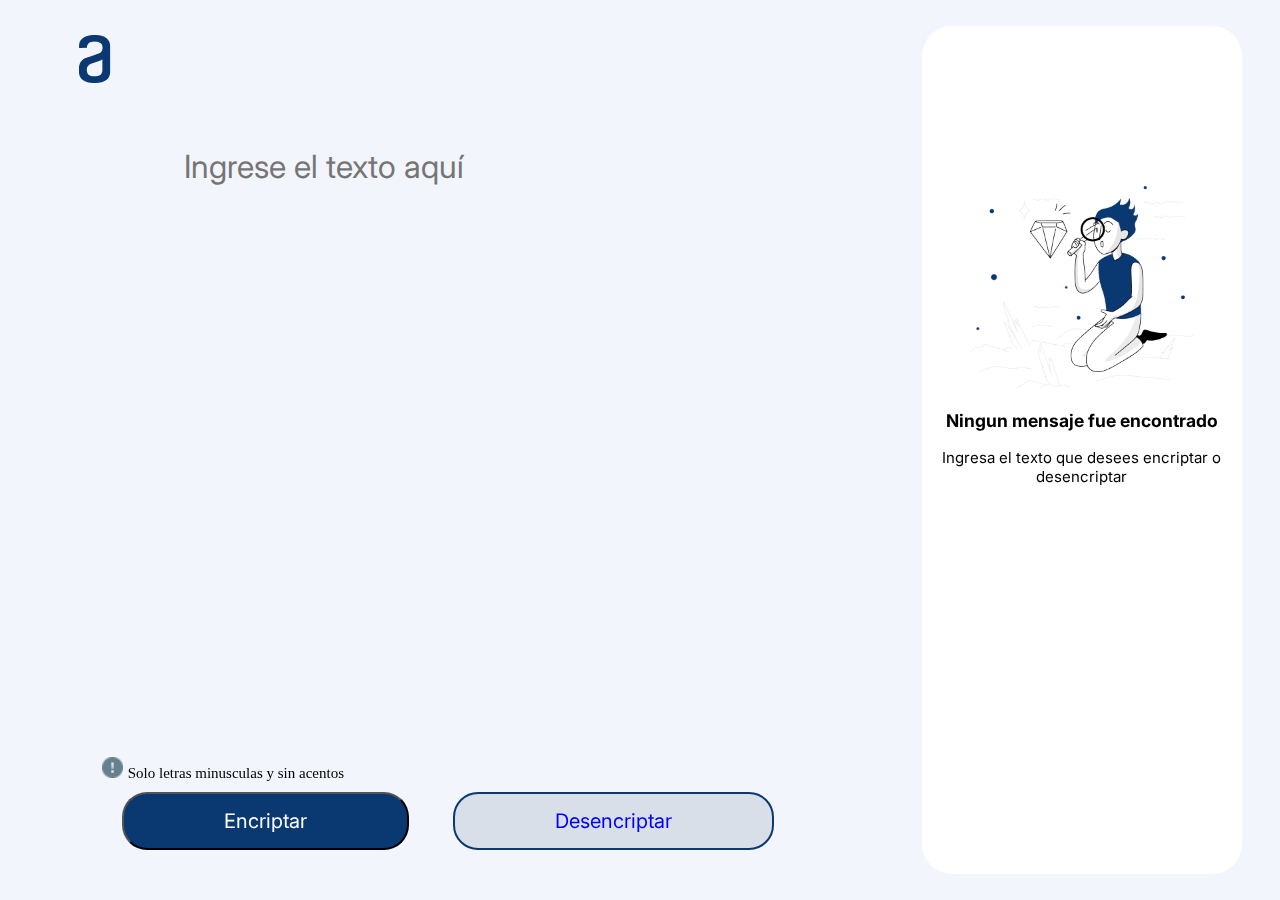
==== index.html @ a9360550 "Final del front end para desktop y funcion de encriptar al 50%" ====
<!DOCTYPE html>
<html lang="es">
<head>
    <meta charset="UTF-8">
    <meta name="viewport" content="width=device-width, initial-scale=1.0">
    <title>Encriptador Alura - RIAS</title>
    <link rel="icon" href="recursos/Logo-1.png" type="image/png">
    <link rel="stylesheet" href="estilos.css">
    <!--Fonts-->
    <link rel="preconnect" href="https://fonts.googleapis.com">
    <link rel="preconnect" href="https://fonts.gstatic.com" crossorigin>
    <link href="https://fonts.googleapis.com/css2?family=Inter:wght@100..900&display=swap" rel="stylesheet">
</head>
<body>

        <section id="main-area">
            <div id="header-logo">
                    <img src="recursos/Logo-1.png" alt="">
            </div>
            
            <div id="texto-usuario">
                <textarea name="" id="texto" cols="90" rows="20" autofocus placeholder="Ingrese el texto aquí" ></textarea>
            </div>
            <div class="zona-botones">
            <div id="botones" >
                <p><img src="recursos/bi_exclamation-circle-fill.png" alt="">Solo letras minusculas y sin acentos</p>
                <button class="formato-boton" id="encriptar" onclick="encriptar()">Encriptar</button>
                <button class="formato-boton" id="desencriptar">Desencriptar</button>
            </div>
        </section>

        </section>
        
        <div id="resultado">
            <div id="area-resultado">
            <img src="recursos/Muñeco.png" alt="">
            <h3>Ningun mensaje fue encontrado</h3>
            <p>Ingresa el texto que desees encriptar o desencriptar</p>
            </div>
        </section>
        


    
    <!--Pie de pagina para mi información-->
    <script src="app.js"></script>
</body>
</html>
---- estilos.css ----
/*! Generales */

div{
    /* border: 2px solid rgb(0, 0, 0); */
}
html{
min-width: 100%;
    width: 100%;
    height: 100%;
    min-height: 100%;
}

body{
    margin: 0 0;
    padding: 0 0;
    display: flex;
    min-height: 100%;
    background-color:  rgb(243, 245, 252);
}



#main-area{
width: 70%;
min-height: 100%;
max-height: 100%;
}

/*! Logo */
#header-logo{
    display: inline-block;
    margin: 35px 10px 40px 35px;
}
#header-logo>img{
    width: 100%;
    height: 100%;
}
/*! Texto a ingresar */
#texto-usuario{    
    /* border: 2px red solid; */
    min-height: 70%;
    display: flex;
    justify-content: center;
}

#texto{
    border: none;
    color: rgba(10, 56, 113,1);
    outline: none;
    font-family: "Inter", sans-serif;
    font-size: 200%;
    min-width: 70%;
    max-width: 70%;
    min-height: 13em;
    max-height: 13em;
    padding: 20px;
    margin-left: 100px;
    background-color:  rgb(243, 245, 252);
    resize: none;
}

/*! Botones */

.zona-botones{
    display: flex;
    justify-content: center;
}

button:active{
    transform: scale(1.1);
}

.formato-boton{
    text-align: center;
    padding: 15px 100px;
    border-radius: 25px;
    margin: 0 20px 0 20px;
    font-size: 20px;
    font-family: "Inter", sans-serif;
}

#botones >p{
    font-size: 15px;
    margin: 0 0 10px 0;

}
#botones >p>img{
    width:3%;
    margin-right: 5px;
    text-align: center;
}

#encriptar{
    background-color: rgba(10, 56, 113, 1);
    color: white;
}
#encriptar:hover{
    background-color: rgba(10, 56, 113, .5);
    transition-duration: 500ms;
}

#desencriptar{
    background-color: rgb(216, 223, 232);
    color: blue;
    border: 2px solid rgb(10, 56, 113);
}

#desencriptar:hover{
    background-color: rgb(177, 195, 219);
    transition-duration: 500ms;
}

/*! Resultado */

#resultado{
    border-radius: 30px;
    background-color: white;
    min-width: 25%;
    max-width: 25%;
    margin: 2% 5% 2% 2%;
}

#area-resultado{
    margin: 50% 0 0 0 ;
    font-size: 15px;
    text-align: center;
    font-family: "Inter", sans-serif;   
}

#area-resultado > img{
    width: 70%;
}
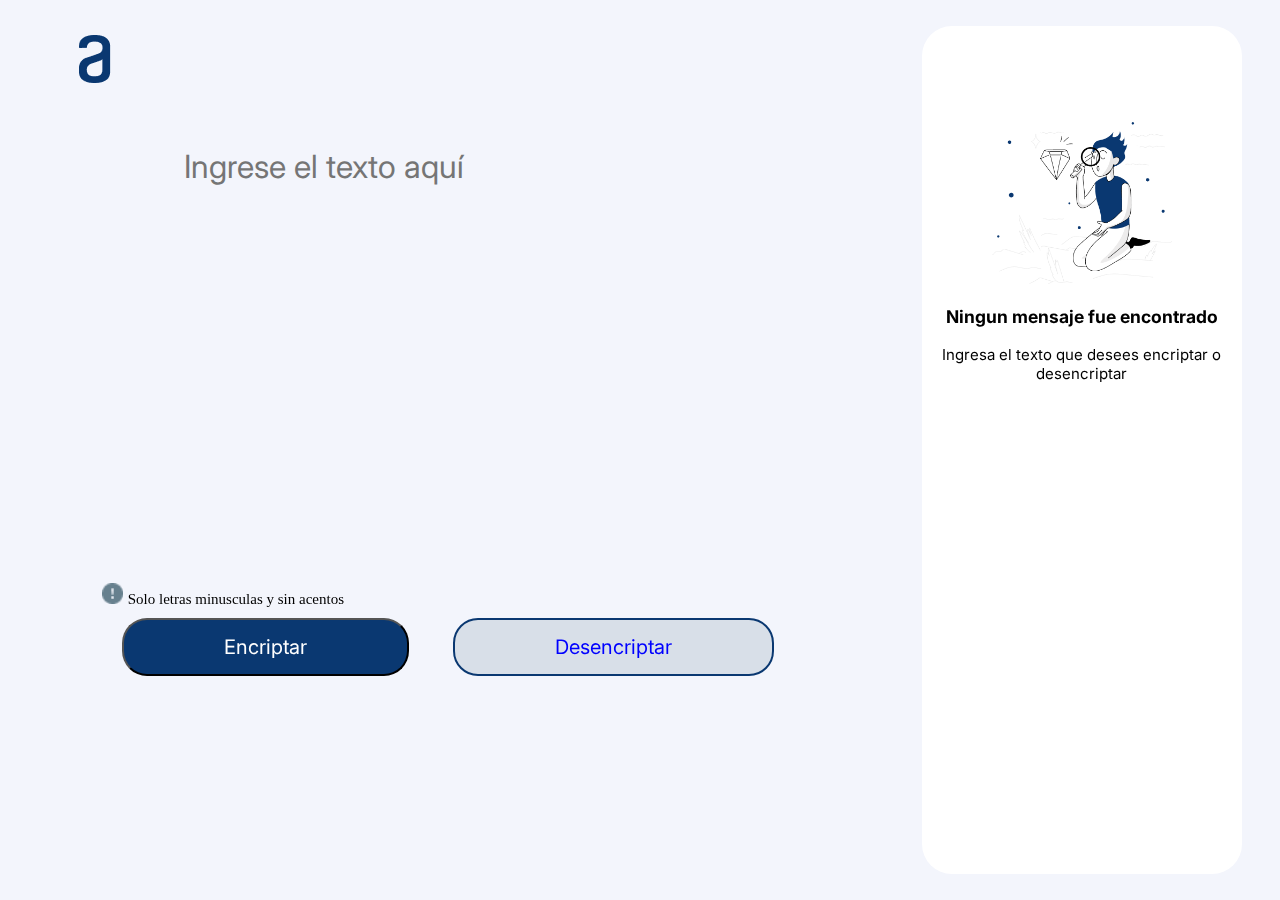
==== commit ed58ae55: "Funcionamiento 100% de encriptar, trabajando en desencriptar." ====
--- a/index.html
+++ b/index.html
@@ -19,12 +19,12 @@
             </div>
             
             <div id="texto-usuario">
-                <textarea name="" id="texto" cols="90" rows="20" autofocus placeholder="Ingrese el texto aquí" ></textarea>
+                <textarea name="texto" id="texto" cols="90" rows="20" autofocus placeholder="Ingrese el texto aquí" ></textarea>
             </div>
             <div class="zona-botones">
             <div id="botones" >
                 <p><img src="recursos/bi_exclamation-circle-fill.png" alt="">Solo letras minusculas y sin acentos</p>
-                <button class="formato-boton" id="encriptar" onclick="encriptar()">Encriptar</button>
+                <button class="formato-boton" id="encriptar" onclick="clickBtnEncriptar()">Encriptar</button>
                 <button class="formato-boton" id="desencriptar">Desencriptar</button>
             </div>
         </section>
@@ -37,6 +37,8 @@
             <h3>Ningun mensaje fue encontrado</h3>
             <p>Ingresa el texto que desees encriptar o desencriptar</p>
             </div>
+            <div id="texto-resultado">
+            </div>
         </section>
         
 
--- a/estilos.css
+++ b/estilos.css
@@ -38,7 +38,7 @@
 /*! Texto a ingresar */
 #texto-usuario{    
     /* border: 2px red solid; */
-    min-height: 70%;
+    min-height: 50%;
     display: flex;
     justify-content: center;
 }
@@ -121,13 +121,34 @@
 }
 
 #area-resultado{
-    margin: 50% 0 0 0 ;
+    margin: 30% 10px 0 10px ;
     font-size: 15px;
     text-align: center;
     font-family: "Inter", sans-serif;   
 }
 
 #area-resultado > img{
-    width: 70%;
+    width: 60%;
 }
 
+#texto-resultado{
+    margin: 50% 0 0 0 ;
+    font-size: 15px;
+    text-align: center;
+    min-height: fit-content;
+    font-family: "Inter", sans-serif;  
+    font-family: "Inter", sans-serif;
+    
+}
+#texto-resultado > textarea {
+    resize: none;
+    border: none;
+    font-size: 200%;
+    color: rgba(10, 56, 113,1);
+    width: 70%;
+    height: 400px;
+    margin: -100px 0 0 0 ;
+    padding: 0px 20px;
+    outline: 0 none;
+}
+
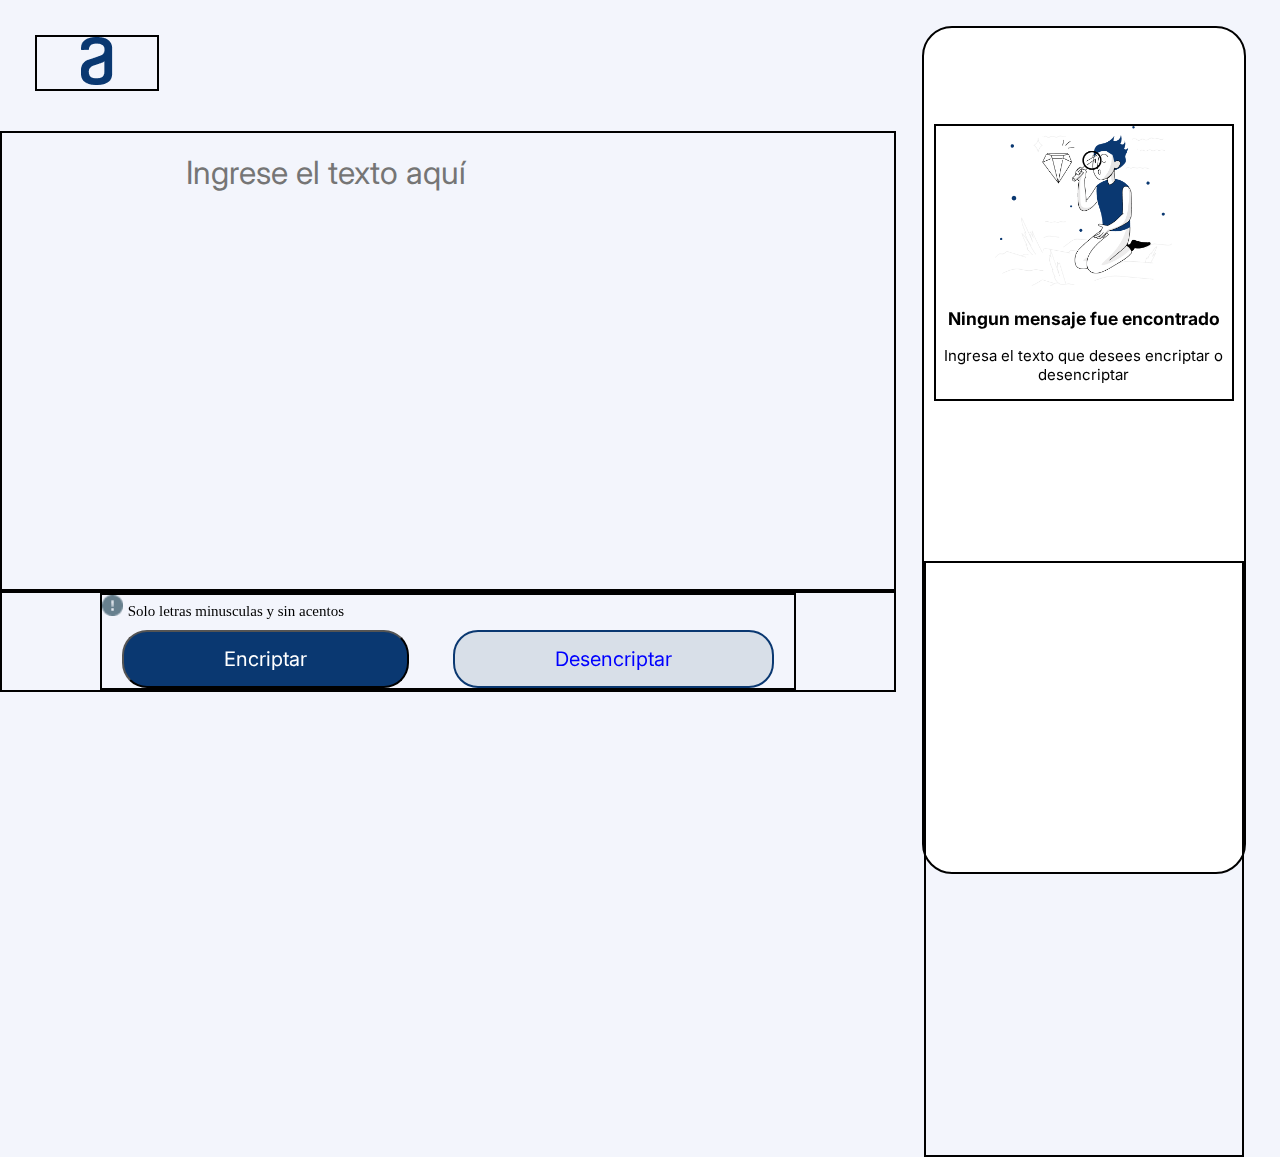
==== commit 8029ff6a: "Integracion de funcion de desencriptar." ====
--- a/index.html
+++ b/index.html
@@ -25,7 +25,7 @@
             <div id="botones" >
                 <p><img src="recursos/bi_exclamation-circle-fill.png" alt="">Solo letras minusculas y sin acentos</p>
                 <button class="formato-boton" id="encriptar" onclick="clickBtnEncriptar()">Encriptar</button>
-                <button class="formato-boton" id="desencriptar">Desencriptar</button>
+                <button class="formato-boton" id="desencriptar" onclick="clickBtnDesencriptar()">Desencriptar</button>
             </div>
         </section>
 
--- a/estilos.css
+++ b/estilos.css
@@ -1,7 +1,7 @@
 /*! Generales */
 
 div{
-    /* border: 2px solid rgb(0, 0, 0); */
+    border: 2px solid rgb(0, 0, 0);
 }
 html{
 min-width: 100%;
@@ -133,6 +133,7 @@
 
 #texto-resultado{
     margin: 50% 0 0 0 ;
+    height: 70%;
     font-size: 15px;
     text-align: center;
     min-height: fit-content;
@@ -146,7 +147,7 @@
     font-size: 200%;
     color: rgba(10, 56, 113,1);
     width: 70%;
-    height: 400px;
+    height: 100%;
     margin: -100px 0 0 0 ;
     padding: 0px 20px;
     outline: 0 none;
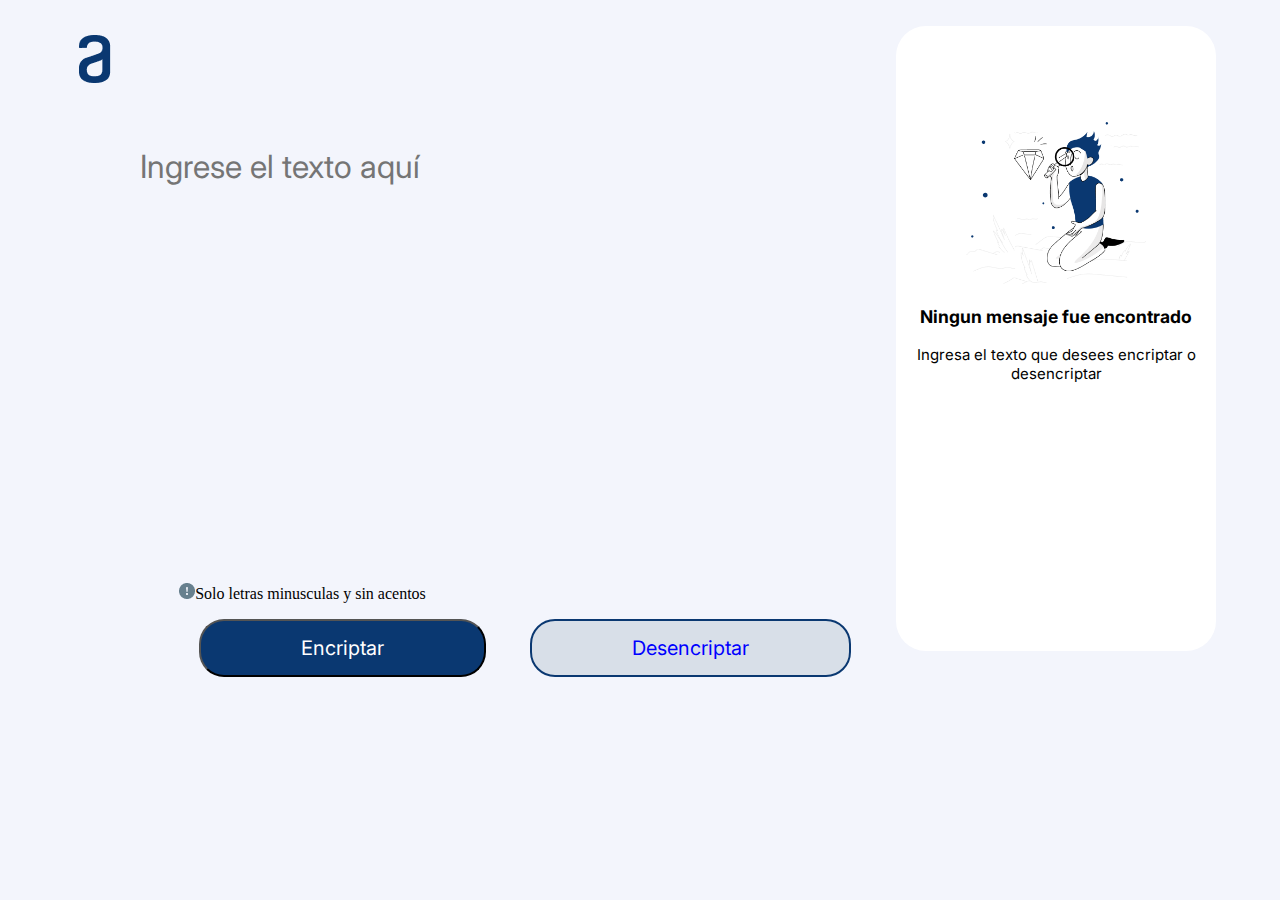
==== commit 36df9d77: "Trabajado el estilo responsive para tablet 50%" ====
--- a/index.html
+++ b/index.html
@@ -21,11 +21,12 @@
             <div id="texto-usuario">
                 <textarea name="texto" id="texto" cols="90" rows="20" autofocus placeholder="Ingrese el texto aquí" ></textarea>
             </div>
-            <div class="zona-botones">
-            <div id="botones" >
+            <div class="zona-botones">            
                 <p><img src="recursos/bi_exclamation-circle-fill.png" alt="">Solo letras minusculas y sin acentos</p>
-                <button class="formato-boton" id="encriptar" onclick="clickBtnEncriptar()">Encriptar</button>
-                <button class="formato-boton" id="desencriptar" onclick="clickBtnDesencriptar()">Desencriptar</button>
+                <div id="botones" >
+                    <button class="formato-boton" id="encriptar" onclick="clickBtnEncriptar()">Encriptar</button>
+                    <button class="formato-boton" id="desencriptar" onclick="clickBtnDesencriptar()">Desencriptar</button>
+                </div>
             </div>
         </section>
 
@@ -37,12 +38,9 @@
             <h3>Ningun mensaje fue encontrado</h3>
             <p>Ingresa el texto que desees encriptar o desencriptar</p>
             </div>
-            <div id="texto-resultado">
+            <div id="texto-resultado" hidden="">
             </div>
         </section>
-        
-
-
     
     <!--Pie de pagina para mi información-->
     <script src="app.js"></script>
--- a/estilos.css
+++ b/estilos.css
@@ -1,16 +1,15 @@
 /*! Generales */
 
 div{
-    border: 2px solid rgb(0, 0, 0);
+    /* border: 2px solid rgb(0, 0, 0); */
 }
 html{
 min-width: 100%;
     width: 100%;
-    height: 100%;
-    min-height: 100%;
 }
 
 body{
+    width: 100%;
     margin: 0 0;
     padding: 0 0;
     display: flex;
@@ -38,7 +37,9 @@
 /*! Texto a ingresar */
 #texto-usuario{    
     /* border: 2px red solid; */
+
     min-height: 50%;
+    min-width: 70%;
     display: flex;
     justify-content: center;
 }
@@ -49,12 +50,11 @@
     outline: none;
     font-family: "Inter", sans-serif;
     font-size: 200%;
-    min-width: 70%;
-    max-width: 70%;
-    min-height: 13em;
-    max-height: 13em;
+    width: 100%;
+    max-width: 80%;
+    height: 400px; 
     padding: 20px;
-    margin-left: 100px;
+    margin: 0 0 0 100px;
     background-color:  rgb(243, 245, 252);
     resize: none;
 }
@@ -62,7 +62,7 @@
 /*! Botones */
 
 .zona-botones{
-    display: flex;
+margin-left: 20%;
     justify-content: center;
 }
 
@@ -79,7 +79,7 @@
     font-family: "Inter", sans-serif;
 }
 
-#botones >p{
+#botones >p {
     font-size: 15px;
     margin: 0 0 10px 0;
 
@@ -117,7 +117,7 @@
     background-color: white;
     min-width: 25%;
     max-width: 25%;
-    margin: 2% 5% 2% 2%;
+    margin: 2% 5% 2% 0;
 }
 
 #area-resultado{
@@ -153,3 +153,35 @@
     outline: 0 none;
 }
 
+@media (400px<= width <=700px){
+    #main-area{
+        width: fit-content;
+    }
+    body,html{
+        max-width:100px;
+        display: block;
+    }
+    .zona-botones{
+        margin: 10px ;
+        width: 100%;
+        display: inline-block;
+    }
+    #texto-usuario{
+        /*Investigar calcular en base a la pantalla*/
+        width:min-content;
+    }
+    #texto{
+        margin: 0 30px ;
+        width:150%;
+    }
+    #botones{
+        width: 20%;
+        display: flex;
+    }
+    #botones>button{
+        display: flex;
+        justify-content: center;
+        width: 20%;
+    }
+    
+}
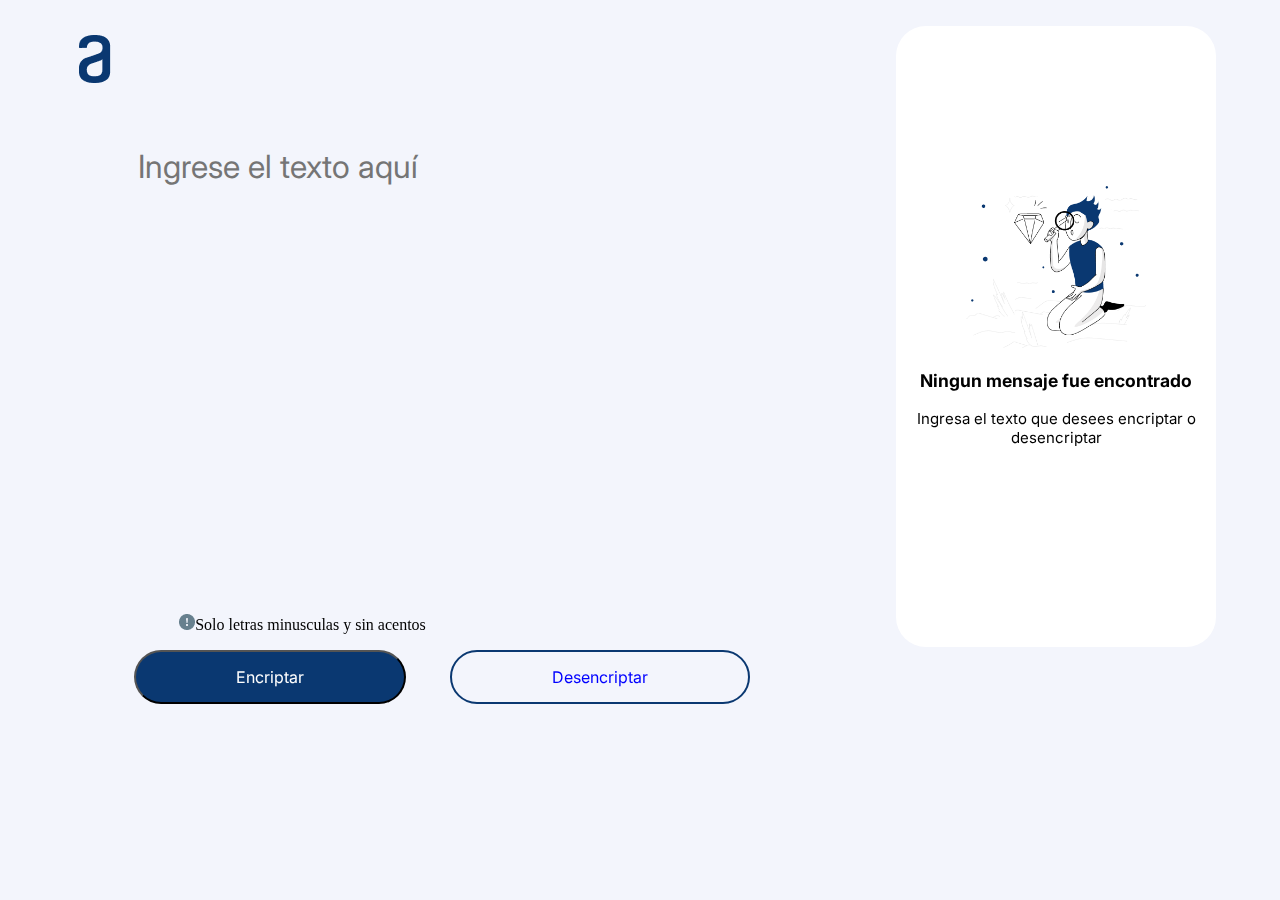
==== commit a8c85294: "Fase final, responsive para tablet y celular." ====
--- a/index.html
+++ b/index.html
@@ -11,7 +11,7 @@
     <link rel="preconnect" href="https://fonts.gstatic.com" crossorigin>
     <link href="https://fonts.googleapis.com/css2?family=Inter:wght@100..900&display=swap" rel="stylesheet">
 </head>
-<body>
+<body onresize="resizeImagen()">
 
         <section id="main-area">
             <div id="header-logo">
@@ -37,7 +37,8 @@
             <img src="recursos/Muñeco.png" alt="">
             <h3>Ningun mensaje fue encontrado</h3>
             <p>Ingresa el texto que desees encriptar o desencriptar</p>
-            </div>
+            
+        </div>
             <div id="texto-resultado" hidden="">
             </div>
         </section>
@@ -45,4 +46,4 @@
     <!--Pie de pagina para mi información-->
     <script src="app.js"></script>
 </body>
-</html>+</html>
--- a/estilos.css
+++ b/estilos.css
@@ -1,11 +1,12 @@
 /*! Generales */
-
+/*Ayuda para hacer el diseño*/
 div{
     /* border: 2px solid rgb(0, 0, 0); */
 }
 html{
 min-width: 100%;
     width: 100%;
+    height: fit-content;
 }
 
 body{
@@ -13,11 +14,17 @@
     margin: 0 0;
     padding: 0 0;
     display: flex;
-    min-height: 100%;
+    min-height: 50vw;
     background-color:  rgb(243, 245, 252);
 }
 
-
+#copiar{
+    justify-content: end;
+    color: rgb(44, 107, 184);
+    background-color:white;
+    border: 2px solid rgb(44, 107, 184);
+    margin: 1vw auto;
+}
 
 #main-area{
 width: 70%;
@@ -38,14 +45,14 @@
 #texto-usuario{    
     /* border: 2px red solid; */
 
-    min-height: 50%;
+    min-height: 70%;
     min-width: 70%;
     display: flex;
     justify-content: center;
 }
 
 #texto{
-    border: none;
+    border:none;
     color: rgba(10, 56, 113,1);
     outline: none;
     font-family: "Inter", sans-serif;
@@ -62,8 +69,9 @@
 /*! Botones */
 
 .zona-botones{
-margin-left: 20%;
+    width: fit-content;
     justify-content: center;
+    margin: 0 auto;
 }
 
 button:active{
@@ -71,23 +79,21 @@
 }
 
 .formato-boton{
+    cursor: pointer;
     text-align: center;
     padding: 15px 100px;
-    border-radius: 25px;
+    border-radius: 40px;
     margin: 0 20px 0 20px;
-    font-size: 20px;
+    font-size: 100%;
     font-family: "Inter", sans-serif;
 }
-
-#botones >p {
-    font-size: 15px;
-    margin: 0 0 10px 0;
-
-}
-#botones >p>img{
-    width:3%;
-    margin-right: 5px;
-    text-align: center;
+#botones{
+    width: fit-content;
+}
+
+.zona-botones >p {
+    margin-left: 10%;
+    font-size: 100%;
 }
 
 #encriptar{
@@ -100,7 +106,7 @@
 }
 
 #desencriptar{
-    background-color: rgb(216, 223, 232);
+    background-color: rgb(243, 245, 252);
     color: blue;
     border: 2px solid rgb(10, 56, 113);
 }
@@ -117,11 +123,12 @@
     background-color: white;
     min-width: 25%;
     max-width: 25%;
-    margin: 2% 5% 2% 0;
+    margin: 2% 5% 2% 1vw;
 }
 
 #area-resultado{
-    margin: 30% 10px 0 10px ;
+    margin: 50% 10px 0 10px ;
+    height: 30vw;
     font-size: 15px;
     text-align: center;
     font-family: "Inter", sans-serif;   
@@ -132,12 +139,10 @@
 }
 
 #texto-resultado{
-    margin: 50% 0 0 0 ;
-    height: 70%;
+    margin: 20% 0 0 0 ;
+    height: 40vw;
     font-size: 15px;
     text-align: center;
-    min-height: fit-content;
-    font-family: "Inter", sans-serif;  
     font-family: "Inter", sans-serif;
     
 }
@@ -147,41 +152,101 @@
     font-size: 200%;
     color: rgba(10, 56, 113,1);
     width: 70%;
-    height: 100%;
-    margin: -100px 0 0 0 ;
+    height: 80%;
     padding: 0px 20px;
     outline: 0 none;
 }
 
-@media (400px<= width <=700px){
+@media (0px<= width <=1000px){
     #main-area{
-        width: fit-content;
-    }
+        width: 100%;
+
+    }
+    
     body,html{
-        max-width:100px;
+        max-width:100%;
         display: block;
     }
     .zona-botones{
-        margin: 10px ;
         width: 100%;
         display: inline-block;
     }
     #texto-usuario{
         /*Investigar calcular en base a la pantalla*/
-        width:min-content;
+        width:fit-content;
+    }
+    #texto-resultado{
+
     }
     #texto{
         margin: 0 30px ;
         width:150%;
     }
     #botones{
-        width: 20%;
+        justify-content: center;
+        width: 100vw;
         display: flex;
     }
     #botones>button{
+        font-size: 3vw;
+    }
+
+    .formato-boton{
+        padding: 3vw 20vw;
         display: flex;
         justify-content: center;
-        width: 20%;
-    }
-    
-}
+        width: 10vw;
+        font-size: 100%;
+    }
+    .zona-botones >p {
+    margin-left: 10%;
+    font-size: 3vw;
+}
+    #resultado{
+        margin: 1% auto;
+        min-width:90%;
+        min-height: max-co;
+    }
+    #area-resultado{
+        height: 100%;
+        font-size: 4vw;
+       margin: 8vw 0 0 0;
+       padding: 2vw;
+    }
+
+    #texto-resultado{
+        height: fit-content;
+        margin: 5vw 1vw;
+    }
+    #texto-resultado>textarea{
+        height: 100vw;    
+        margin: 4vw 0 0 0 ;
+    }
+    #texto-resultado>button{
+        display: flex;
+        justify-content: center;
+    }
+}
+
+@media (0px<= width <=500px){
+
+    #botones{
+        display: inline;
+        width: 100vw;
+    }
+    #encriptar{
+        margin-bottom:5vw;
+    }
+    .formato-boton{
+        margin: 1vw auto;
+       padding: 5vw 5vw;
+        width: 80vw;
+
+    }
+    #area-resultado{
+        
+        font-size: 5vw;
+       margin: 8vw 0 10vw 0;
+       padding: 2vw;
+    }
+}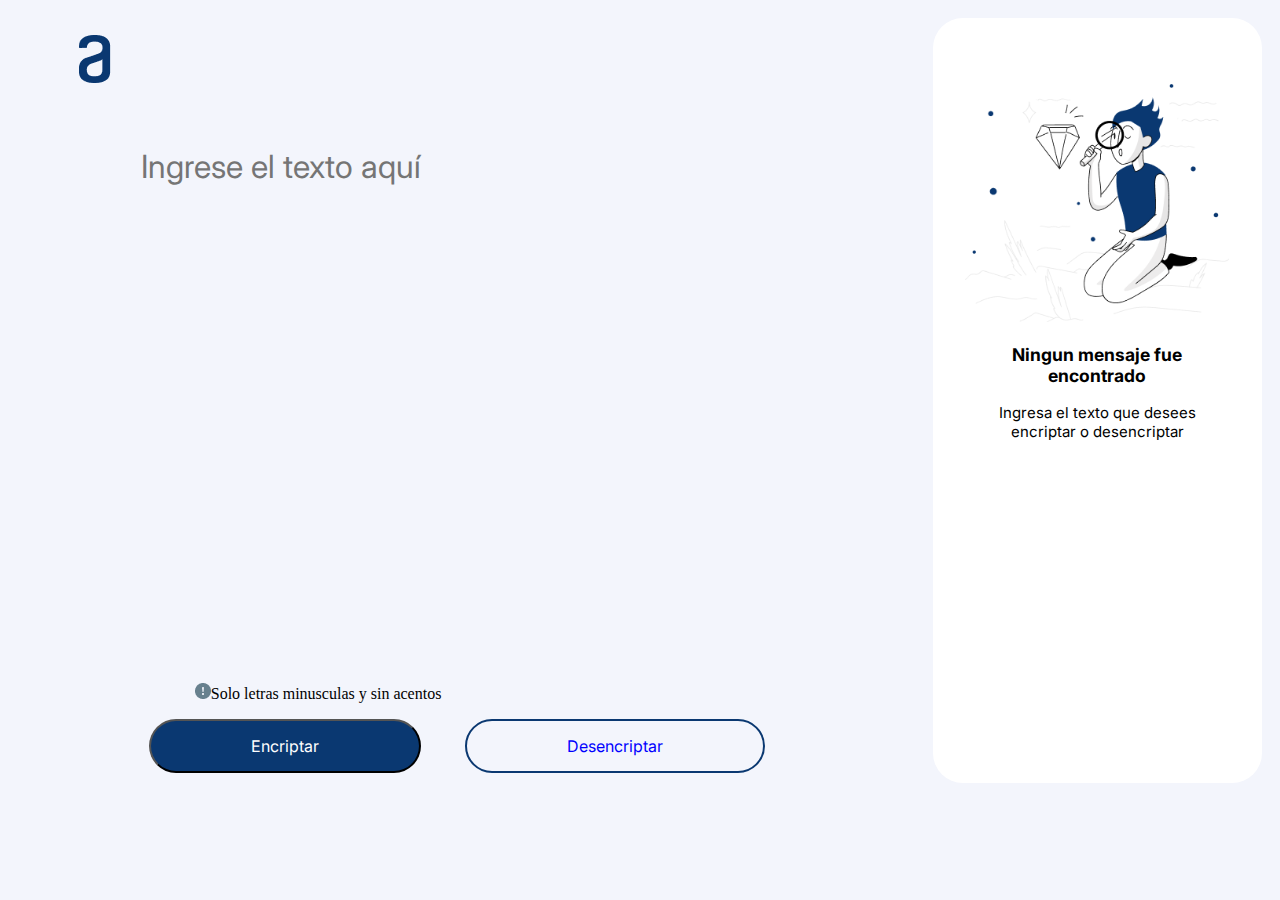
==== commit 86fc93fa: "Cambio en estructura html" ====
--- a/index.html
+++ b/index.html
@@ -12,8 +12,8 @@
     <link href="https://fonts.googleapis.com/css2?family=Inter:wght@100..900&display=swap" rel="stylesheet">
 </head>
 <body onresize="resizeImagen()">
-
-        <section id="main-area">
+        <main>
+        <section class="main-area">
             <div id="header-logo">
                     <img src="recursos/Logo-1.png" alt="">
             </div>
@@ -30,19 +30,23 @@
             </div>
         </section>
 
-        </section>
+        <section class="resultado-area">
         
         <div id="resultado">
             <div id="area-resultado">
-            <img src="recursos/Muñeco.png" alt="">
-            <h3>Ningun mensaje fue encontrado</h3>
-            <p>Ingresa el texto que desees encriptar o desencriptar</p>
-            
+                <div class="contenido">
+                    <img src="recursos/Muñeco.png" alt="">
+                    <h3>Ningun mensaje fue encontrado</h3>
+                    <p>Ingresa el texto que desees encriptar o desencriptar</p>
+          
+                </div>
+          
         </div>
+        <!-- Div oculot que se muestra cuando se encripta o desencripta-->
             <div id="texto-resultado" hidden="">
             </div>
         </section>
-    
+    </main>
     <!--Pie de pagina para mi información-->
     <script src="app.js"></script>
 </body>
--- a/estilos.css
+++ b/estilos.css
@@ -1,20 +1,25 @@
+
 /*! Generales */
-/*Ayuda para hacer el diseño*/
 div{
-    /* border: 2px solid rgb(0, 0, 0); */
-}
+    /* border: 2px solid black; */
+}
+
 html{
-min-width: 100%;
-    width: 100%;
-    height: fit-content;
-}
-
+    width: 100%;
+    height: 100%;
+    margin: 0 0;
+}
 body{
+    margin: 0 0;
+    height: 100%;
+    width: 100%;
+}
+main{
     width: 100%;
     margin: 0 0;
     padding: 0 0;
     display: flex;
-    min-height: 50vw;
+    height:100%;
     background-color:  rgb(243, 245, 252);
 }
 
@@ -26,12 +31,6 @@
     margin: 1vw auto;
 }
 
-#main-area{
-width: 70%;
-min-height: 100%;
-max-height: 100%;
-}
-
 /*! Logo */
 #header-logo{
     display: inline-block;
@@ -42,10 +41,14 @@
     height: 100%;
 }
 /*! Texto a ingresar */
+.main-area{
+    width: 75%;
+}
+
 #texto-usuario{    
     /* border: 2px red solid; */
 
-    min-height: 70%;
+    min-height: 60%;
     min-width: 70%;
     display: flex;
     justify-content: center;
@@ -119,16 +122,26 @@
 /*! Resultado */
 
 #resultado{
+    margin: 5% auto;
     border-radius: 30px;
     background-color: white;
-    min-width: 25%;
-    max-width: 25%;
-    margin: 2% 5% 2% 1vw;
-}
-
+    width: 90%;
+    height: 85%;  
+
+}
+.resultado-area{
+    height: 100%;
+    width: 30%;
+}
+.contenido>*{
+    width: 100%;
+    height: 70%;
+}
 #area-resultado{
-    margin: 50% 10px 0 10px ;
-    height: 30vw;
+    padding-top: 20%;
+    margin: 0 auto;
+    width: 80%;
+    height: 90%;
     font-size: 15px;
     text-align: center;
     font-family: "Inter", sans-serif;   
@@ -139,44 +152,48 @@
 }
 
 #texto-resultado{
-    margin: 20% 0 0 0 ;
-    height: 40vw;
+    margin: 15% 0 0 0 ;
+    height: 100%;
     font-size: 15px;
     text-align: center;
     font-family: "Inter", sans-serif;
     
 }
 #texto-resultado > textarea {
+    margin: 10% 0 0 0;
     resize: none;
     border: none;
     font-size: 200%;
     color: rgba(10, 56, 113,1);
     width: 70%;
-    height: 80%;
+    height: 70%;
     padding: 0px 20px;
     outline: 0 none;
 }
 
 @media (0px<= width <=1000px){
+
     #main-area{
-        width: 100%;
-
+        height: 100vw;
+    }
+    html{
+        height: fit-content;
+    }
+    body{
+        height: 100%;
+    }
+    main{
+        display: inline-block;
     }
     
-    body,html{
-        max-width:100%;
-        display: block;
-    }
     .zona-botones{
-        width: 100%;
+        width: 95vw;
         display: inline-block;
     }
     #texto-usuario{
         /*Investigar calcular en base a la pantalla*/
-        width:fit-content;
-    }
-    #texto-resultado{
-
+        width:95vw;
+        margin: 0 auto;
     }
     #texto{
         margin: 0 30px ;
@@ -190,7 +207,10 @@
     #botones>button{
         font-size: 3vw;
     }
-
+    .resultado-area{
+        width: 100%;
+        height: 30vw;
+    }
     .formato-boton{
         padding: 3vw 20vw;
         display: flex;
@@ -203,23 +223,24 @@
     font-size: 3vw;
 }
     #resultado{
-        margin: 1% auto;
+        height: fit-content;
+        margin: 5% auto;
         min-width:90%;
-        min-height: max-co;
     }
     #area-resultado{
-        height: 100%;
+        width: fit-content;
         font-size: 4vw;
-       margin: 8vw 0 0 0;
        padding: 2vw;
     }
-
+    #resultado-area{
+        height: 150vw   ;
+    }
     #texto-resultado{
         height: fit-content;
         margin: 5vw 1vw;
     }
     #texto-resultado>textarea{
-        height: 100vw;    
+        height: 50vw;    
         margin: 4vw 0 0 0 ;
     }
     #texto-resultado>button{
@@ -242,6 +263,9 @@
        padding: 5vw 5vw;
         width: 80vw;
 
+    }
+    #texto-resultado>textarea{
+        min-height: 150vw;
     }
     #area-resultado{
         
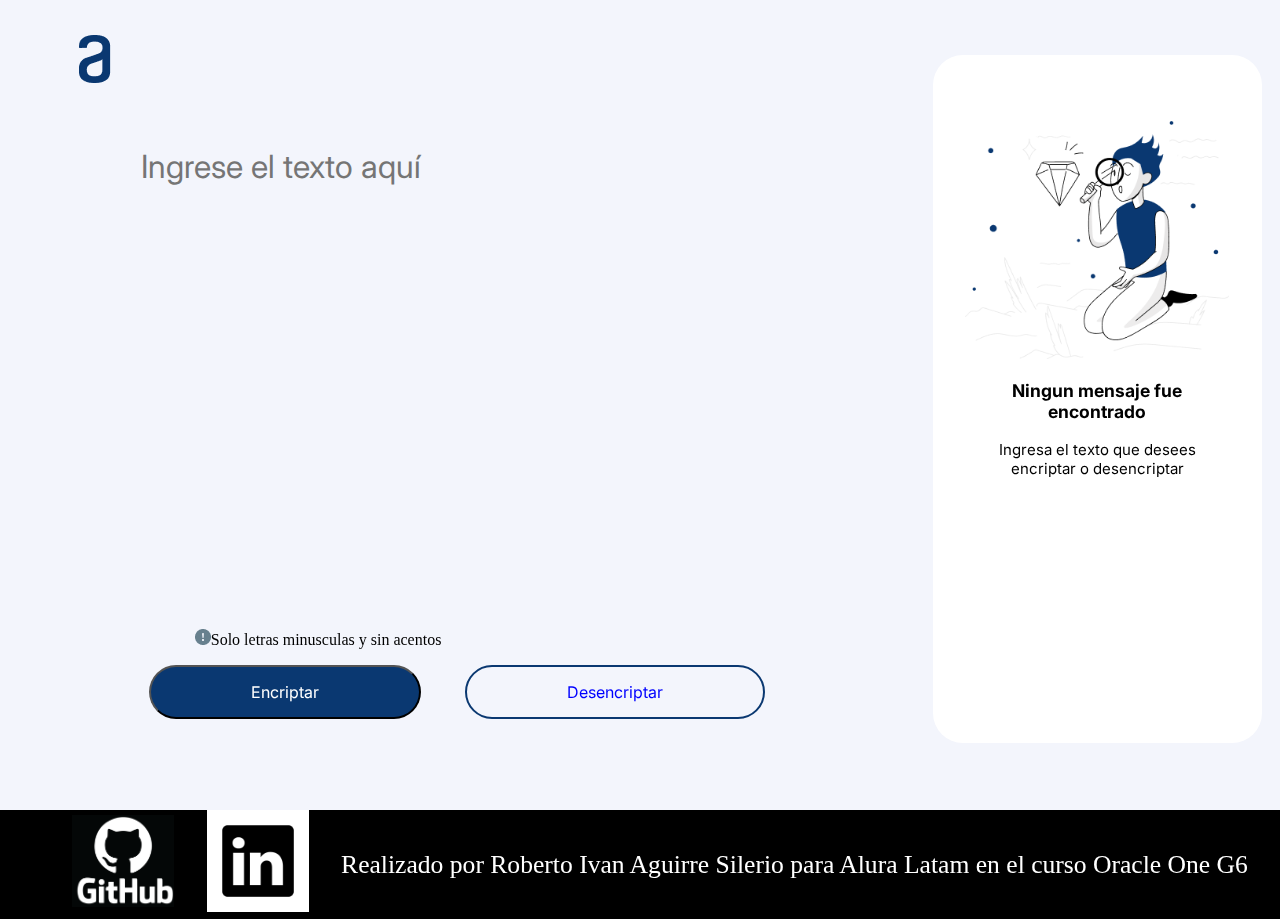
==== commit 93fa6c19: "Agregado footer y readme.md" ====
--- a/index.html
+++ b/index.html
@@ -47,6 +47,15 @@
             </div>
         </section>
     </main>
+    <footer>
+        <div class="info">
+            <ul>
+                <li><a href="https://github.com/Roberto-Aguirre" target="_blank"><img src="recursos/github.png" alt="github"  class="img-info"></a></li>
+                <li><a href="https://www.linkedin.com/in/robertoagurre-web/" target="_blank"><img src="recursos/linkedin.png" alt="LinkedIn" class="img-info"></a></li>
+                <li>Realizado por Roberto Ivan Aguirre Silerio para Alura Latam en el curso Oracle One G6</li>
+        </ul>
+        </div>
+    </footer>
     <!--Pie de pagina para mi información-->
     <script src="app.js"></script>
 </body>
--- a/estilos.css
+++ b/estilos.css
@@ -1,8 +1,5 @@
 
 /*! Generales */
-div{
-    /* border: 2px solid black; */
-}
 
 html{
     width: 100%;
@@ -19,7 +16,7 @@
     margin: 0 0;
     padding: 0 0;
     display: flex;
-    height:100%;
+    height:90%;
     background-color:  rgb(243, 245, 252);
 }
 
@@ -29,6 +26,30 @@
     background-color:white;
     border: 2px solid rgb(44, 107, 184);
     margin: 1vw auto;
+}
+.info>ul{
+    margin: 0 0;
+    color: white;
+    list-style: none;
+    display: flex;
+    align-items: center;
+    justify-content: space-evenly;
+    font-size: 2vw;
+}
+
+footer{
+    height: fit-content;
+}
+.info{
+    background-color: black;
+    
+}
+
+.img-info{
+    background-color: rgb(255, 255, 255);
+    margin: 0 0;
+    width: 8vw;
+
 }
 
 /*! Logo */
@@ -122,7 +143,7 @@
 /*! Resultado */
 
 #resultado{
-    margin: 5% auto;
+    margin: 15% auto;
     border-radius: 30px;
     background-color: white;
     width: 90%;
@@ -173,26 +194,25 @@
 
 @media (0px<= width <=1000px){
 
-    #main-area{
-        height: 100vw;
-    }
-    html{
+    .main-area{
+        width: 100vw;
+        height: 70%;
+    }
+    body{
         height: fit-content;
     }
-    body{
-        height: 100%;
-    }
     main{
-        display: inline-block;
+        height: auto;
+        display: block;
     }
     
     .zona-botones{
-        width: 95vw;
+        width: 99vw;
         display: inline-block;
     }
     #texto-usuario{
         /*Investigar calcular en base a la pantalla*/
-        width:95vw;
+        width:99vw;
         margin: 0 auto;
     }
     #texto{
@@ -205,35 +225,34 @@
         display: flex;
     }
     #botones>button{
-        font-size: 3vw;
+        font-size: 100%;
     }
     .resultado-area{
         width: 100%;
-        height: 30vw;
+        height: fit-content;
     }
     .formato-boton{
         padding: 3vw 20vw;
         display: flex;
         justify-content: center;
         width: 10vw;
-        font-size: 100%;
     }
     .zona-botones >p {
     margin-left: 10%;
     font-size: 3vw;
 }
     #resultado{
-        height: fit-content;
+        height:max-content;
         margin: 5% auto;
-        min-width:90%;
     }
     #area-resultado{
         width: fit-content;
         font-size: 4vw;
        padding: 2vw;
     }
-    #resultado-area{
-        height: 150vw   ;
+    .resultado-area{
+        margin: 1vw;
+
     }
     #texto-resultado{
         height: fit-content;
@@ -260,7 +279,7 @@
     }
     .formato-boton{
         margin: 1vw auto;
-       padding: 5vw 5vw;
+        padding: 5vw 5vw;
         width: 80vw;
 
     }
@@ -268,9 +287,8 @@
         min-height: 150vw;
     }
     #area-resultado{
-        
         font-size: 5vw;
-       margin: 8vw 0 10vw 0;
-       padding: 2vw;
+        margin: 8vw 0 10vw 0;
+        padding: 2vw;
     }
 }